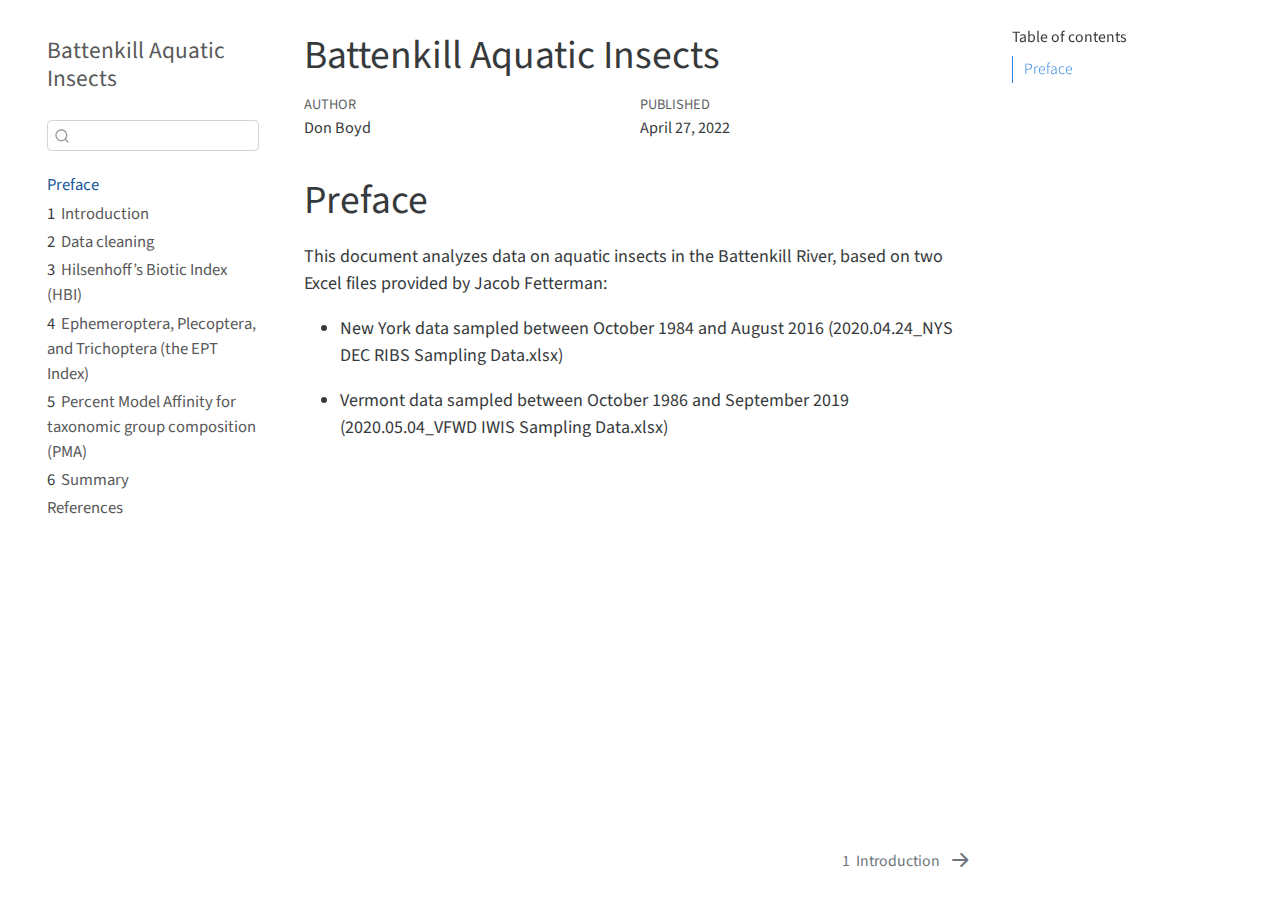
==== battbook/docs/index.html @ d066ae79 "full web page" ====
<!DOCTYPE html>
<html xmlns="http://www.w3.org/1999/xhtml" lang="en" xml:lang="en"><head>

<meta charset="utf-8">
<meta name="generator" content="quarto-0.9.312">

<meta name="viewport" content="width=device-width, initial-scale=1.0, user-scalable=yes">

<meta name="author" content="Don Boyd">
<meta name="dcterms.date" content="2022-04-27">

<title>Battenkill Aquatic Insects</title>
<style>
code{white-space: pre-wrap;}
span.smallcaps{font-variant: small-caps;}
span.underline{text-decoration: underline;}
div.column{display: inline-block; vertical-align: top; width: 50%;}
div.hanging-indent{margin-left: 1.5em; text-indent: -1.5em;}
ul.task-list{list-style: none;}
</style>

<script src="site_libs/quarto-nav/quarto-nav.js"></script>
<script src="site_libs/quarto-nav/headroom.min.js"></script>
<script src="site_libs/clipboard/clipboard.min.js"></script>
<meta name="quarto:offset" content="./">
<script src="site_libs/quarto-search/autocomplete.umd.js"></script>
<script src="site_libs/quarto-search/fuse.min.js"></script>
<script src="site_libs/quarto-search/quarto-search.js"></script>
<link href="./intro.html" rel="next">
<script src="site_libs/quarto-html/quarto.js"></script>
<script src="site_libs/quarto-html/popper.min.js"></script>
<script src="site_libs/quarto-html/tippy.umd.min.js"></script>
<script src="site_libs/quarto-html/anchor.min.js"></script>
<link href="site_libs/quarto-html/tippy.css" rel="stylesheet">
<link id="quarto-text-highlighting-styles" href="site_libs/quarto-html/quarto-syntax-highlighting.css" rel="stylesheet">
<script src="site_libs/bootstrap/bootstrap.min.js"></script>
<link href="site_libs/bootstrap/bootstrap-icons.css" rel="stylesheet">
<link href="site_libs/bootstrap/bootstrap.min.css" rel="stylesheet">
<script id="quarto-search-options" type="application/json">{
  "location": "sidebar",
  "copy-button": false,
  "collapse-after": 3,
  "panel-placement": "start",
  "type": "textbox",
  "limit": 20,
  "language": {
    "search-no-results-text": "No results",
    "search-matching-documents-text": "matching documents",
    "search-copy-link-title": "Copy link to search",
    "search-hide-matches-text": "Hide additional matches",
    "search-more-match-text": "more match in this document",
    "search-more-matches-text": "more matches in this document",
    "search-clear-button-title": "Clear",
    "search-detached-cancel-button-title": "Cancel",
    "search-submit-button-title": "Submit"
  }
}</script>


</head>

<body class="floating">

<div id="quarto-search-results"></div>
  <header id="quarto-header" class="headroom fixed-top">
  <nav class="quarto-secondary-nav" data-bs-toggle="collapse" data-bs-target="#quarto-sidebar" aria-controls="quarto-sidebar" aria-expanded="false" aria-label="Toggle sidebar navigation" onclick="if (window.quartoToggleHeadroom) { window.quartoToggleHeadroom(); }">
    <div class="container-fluid d-flex justify-content-between">
      <h1 class="quarto-secondary-nav-title">Battenkill Aquatic Insects</h1>
      <button type="button" class="quarto-btn-toggle btn" aria-label="Show secondary navigation">
        <i class="bi bi-chevron-right"></i>
      </button>
    </div>
  </nav>
</header>
<!-- content -->
<div id="quarto-content" class="quarto-container page-columns page-rows-contents page-layout-article">
<!-- sidebar -->
  <nav id="quarto-sidebar" class="sidebar collapse sidebar-navigation floating overflow-auto">
    <div class="pt-lg-2 mt-2 text-left sidebar-header">
    <div class="sidebar-title mb-0 py-0">
      <a href="./">Battenkill Aquatic Insects</a> 
    </div>
      </div>
      <div class="mt-2 flex-shrink-0 align-items-center">
        <div class="sidebar-search">
        <div id="quarto-search" class="" title="Search"></div>
        </div>
      </div>
    <div class="sidebar-menu-container"> 
    <ul class="list-unstyled mt-1">
        <li class="sidebar-item">
  <div class="sidebar-item-container"> 
  <a href="./index.html" class="sidebar-item-text sidebar-link active">Preface</a>
  </div>
</li>
        <li class="sidebar-item">
  <div class="sidebar-item-container"> 
  <a href="./intro.html" class="sidebar-item-text sidebar-link"><span class="chapter-number">1</span>&nbsp; <span class="chapter-title">Introduction</span></a>
  </div>
</li>
        <li class="sidebar-item">
  <div class="sidebar-item-container"> 
  <a href="./clean.html" class="sidebar-item-text sidebar-link"><span class="chapter-number">2</span>&nbsp; <span class="chapter-title">Data cleaning</span></a>
  </div>
</li>
        <li class="sidebar-item">
  <div class="sidebar-item-container"> 
  <a href="./hbi.html" class="sidebar-item-text sidebar-link"><span class="chapter-number">3</span>&nbsp; <span class="chapter-title">Hilsenhoff’s Biotic Index (HBI)</span></a>
  </div>
</li>
        <li class="sidebar-item">
  <div class="sidebar-item-container"> 
  <a href="./ept.html" class="sidebar-item-text sidebar-link"><span class="chapter-number">4</span>&nbsp; <span class="chapter-title">Ephemeroptera, Plecoptera, and Trichoptera (the EPT Index)</span></a>
  </div>
</li>
        <li class="sidebar-item">
  <div class="sidebar-item-container"> 
  <a href="./pma.html" class="sidebar-item-text sidebar-link"><span class="chapter-number">5</span>&nbsp; <span class="chapter-title">Percent Model Affinity for taxonomic group composition (PMA)</span></a>
  </div>
</li>
        <li class="sidebar-item">
  <div class="sidebar-item-container"> 
  <a href="./summary.html" class="sidebar-item-text sidebar-link"><span class="chapter-number">6</span>&nbsp; <span class="chapter-title">Summary</span></a>
  </div>
</li>
        <li class="sidebar-item">
  <div class="sidebar-item-container"> 
  <a href="./references.html" class="sidebar-item-text sidebar-link">References</a>
  </div>
</li>
    </ul>
    </div>
</nav>
<!-- margin-sidebar -->
    <div id="quarto-margin-sidebar" class="sidebar margin-sidebar">
        <nav id="TOC" role="doc-toc">
    <h2 id="toc-title">Table of contents</h2>
   
  <ul>
  <li><a href="#preface" id="toc-preface" class="nav-link active" data-scroll-target="#preface">Preface</a></li>
  </ul>
</nav>
    </div>
<!-- main -->
<main class="content" id="quarto-document-content">

<header id="title-block-header" class="quarto-title-block default">
<div class="quarto-title">
<h1 class="title d-none d-lg-block">Battenkill Aquatic Insects</h1>
</div>





<div class="quarto-title-meta">

    <div>
    <div class="quarto-title-meta-heading">Author</div>
    <div class="quarto-title-meta-contents">
             <p>Don Boyd </p>
          </div>
  </div>
    
    <div>
    <div class="quarto-title-meta-heading">Published</div>
    <div class="quarto-title-meta-contents">
      <p class="date">April 27, 2022</p>
    </div>
  </div>
    
  </div>
  

</header>

<section id="preface" class="level1 unnumbered">
<h1 class="unnumbered">Preface</h1>
<p>This document analyzes data on aquatic insects in the Battenkill River, based on two Excel files provided by Jacob Fetterman:</p>
<ul>
<li><p>New York data sampled between October 1984 and August 2016 (2020.04.24_NYS DEC RIBS Sampling Data.xlsx)</p></li>
<li><p>Vermont data sampled between October 1986 and September 2019 (2020.05.04_VFWD IWIS Sampling Data.xlsx)</p></li>
</ul>


</section>

</main> <!-- /main -->
<script type="application/javascript">
window.document.addEventListener("DOMContentLoaded", function (event) {
  const icon = "";
  const anchorJS = new window.AnchorJS();
  anchorJS.options = {
    placement: 'right',
    icon: icon
  };
  anchorJS.add('.anchored');
  const clipboard = new window.ClipboardJS('.code-copy-button', {
    target: function(trigger) {
      return trigger.previousElementSibling;
    }
  });
  clipboard.on('success', function(e) {
    // button target
    const button = e.trigger;
    // don't keep focus
    button.blur();
    // flash "checked"
    button.classList.add('code-copy-button-checked');
    var currentTitle = button.getAttribute("title");
    button.setAttribute("title", "Copied!");
    setTimeout(function() {
      button.setAttribute("title", currentTitle);
      button.classList.remove('code-copy-button-checked');
    }, 1000);
    // clear code selection
    e.clearSelection();
  });
  function tippyHover(el, contentFn) {
    const config = {
      allowHTML: true,
      content: contentFn,
      maxWidth: 500,
      delay: 100,
      arrow: false,
      appendTo: function(el) {
          return el.parentElement;
      },
      interactive: true,
      interactiveBorder: 10,
      theme: 'quarto',
      placement: 'bottom-start'
    };
    window.tippy(el, config); 
  }
  const noterefs = window.document.querySelectorAll('a[role="doc-noteref"]');
  for (var i=0; i<noterefs.length; i++) {
    const ref = noterefs[i];
    tippyHover(ref, function() {
      let href = ref.getAttribute('href');
      try { href = new URL(href).hash; } catch {}
      const id = href.replace(/^#\/?/, "");
      const note = window.document.getElementById(id);
      return note.innerHTML;
    });
  }
  var bibliorefs = window.document.querySelectorAll('a[role="doc-biblioref"]');
  for (var i=0; i<bibliorefs.length; i++) {
    const ref = bibliorefs[i];
    const cites = ref.parentNode.getAttribute('data-cites').split(' ');
    tippyHover(ref, function() {
      var popup = window.document.createElement('div');
      cites.forEach(function(cite) {
        var citeDiv = window.document.createElement('div');
        citeDiv.classList.add('hanging-indent');
        citeDiv.classList.add('csl-entry');
        var biblioDiv = window.document.getElementById('ref-' + cite);
        if (biblioDiv) {
          citeDiv.innerHTML = biblioDiv.innerHTML;
        }
        popup.appendChild(citeDiv);
      });
      return popup.innerHTML;
    });
  }
});
</script>
<nav class="page-navigation">
  <div class="nav-page nav-page-previous">
  </div>
  <div class="nav-page nav-page-next">
      <a href="./intro.html" class="pagination-link">
        <span class="nav-page-text"><span class="chapter-number">1</span>&nbsp; <span class="chapter-title">Introduction</span></span> <i class="bi bi-arrow-right-short"></i>
      </a>
  </div>
</nav>
</div> <!-- /content -->



</body></html>
---- battbook/docs/site_libs/quarto-html/tippy.css ----
.tippy-box[data-animation=fade][data-state=hidden]{opacity:0}[data-tippy-root]{max-width:calc(100vw - 10px)}.tippy-box{position:relative;background-color:#333;color:#fff;border-radius:4px;font-size:14px;line-height:1.4;white-space:normal;outline:0;transition-property:transform,visibility,opacity}.tippy-box[data-placement^=top]>.tippy-arrow{bottom:0}.tippy-box[data-placement^=top]>.tippy-arrow:before{bottom:-7px;left:0;border-width:8px 8px 0;border-top-color:initial;transform-origin:center top}.tippy-box[data-placement^=bottom]>.tippy-arrow{top:0}.tippy-box[data-placement^=bottom]>.tippy-arrow:before{top:-7px;left:0;border-width:0 8px 8px;border-bottom-color:initial;transform-origin:center bottom}.tippy-box[data-placement^=left]>.tippy-arrow{right:0}.tippy-box[data-placement^=left]>.tippy-arrow:before{border-width:8px 0 8px 8px;border-left-color:initial;right:-7px;transform-origin:center left}.tippy-box[data-placement^=right]>.tippy-arrow{left:0}.tippy-box[data-placement^=right]>.tippy-arrow:before{left:-7px;border-width:8px 8px 8px 0;border-right-color:initial;transform-origin:center right}.tippy-box[data-inertia][data-state=visible]{transition-timing-function:cubic-bezier(.54,1.5,.38,1.11)}.tippy-arrow{width:16px;height:16px;color:#333}.tippy-arrow:before{content:"";position:absolute;border-color:transparent;border-style:solid}.tippy-content{position:relative;padding:5px 9px;z-index:1}
---- battbook/docs/site_libs/quarto-html/quarto-syntax-highlighting.css ----
/* quarto syntax highlight colors */
:root {
  --quarto-hl-ot-color: #003B4F;
  --quarto-hl-at-color: #657422;
  --quarto-hl-ss-color: #20794D;
  --quarto-hl-an-color: #5E5E5E;
  --quarto-hl-fu-color: #4758AB;
  --quarto-hl-st-color: #20794D;
  --quarto-hl-cf-color: #003B4F;
  --quarto-hl-op-color: #5E5E5E;
  --quarto-hl-er-color: #AD0000;
  --quarto-hl-bn-color: #AD0000;
  --quarto-hl-al-color: #AD0000;
  --quarto-hl-va-color: #111111;
  --quarto-hl-bu-color: inherit;
  --quarto-hl-ex-color: inherit;
  --quarto-hl-pp-color: #AD0000;
  --quarto-hl-in-color: #5E5E5E;
  --quarto-hl-vs-color: #20794D;
  --quarto-hl-wa-color: #5E5E5E;
  --quarto-hl-do-color: #5E5E5E;
  --quarto-hl-im-color: #00769E;
  --quarto-hl-ch-color: #20794D;
  --quarto-hl-dt-color: #AD0000;
  --quarto-hl-fl-color: #AD0000;
  --quarto-hl-co-color: #5E5E5E;
  --quarto-hl-cv-color: #5E5E5E;
  --quarto-hl-cn-color: #8f5902;
  --quarto-hl-sc-color: #5E5E5E;
  --quarto-hl-dv-color: #AD0000;
  --quarto-hl-kw-color: #003B4F;
}

/* other quarto variables */
:root {
  --quarto-font-monospace: SFMono-Regular, Menlo, Monaco, Consolas, "Liberation Mono", "Courier New", monospace;
}

code span {
  color: #003B4F;
}

code.sourceCode > span {
  color: #003B4F;
}

div.sourceCode,
div.sourceCode pre.sourceCode {
  color: #003B4F;
}

code span.ot {
  color: #003B4F;
}

code span.at {
  color: #657422;
}

code span.ss {
  color: #20794D;
}

code span.an {
  color: #5E5E5E;
}

code span.fu {
  color: #4758AB;
}

code span.st {
  color: #20794D;
}

code span.cf {
  color: #003B4F;
}

code span.op {
  color: #5E5E5E;
}

code span.er {
  color: #AD0000;
}

code span.bn {
  color: #AD0000;
}

code span.al {
  color: #AD0000;
}

code span.va {
  color: #111111;
}

code span.pp {
  color: #AD0000;
}

code span.in {
  color: #5E5E5E;
}

code span.vs {
  color: #20794D;
}

code span.wa {
  color: #5E5E5E;
  font-style: italic;
}

code span.do {
  color: #5E5E5E;
  font-style: italic;
}

code span.im {
  color: #00769E;
}

code span.ch {
  color: #20794D;
}

code span.dt {
  color: #AD0000;
}

code span.fl {
  color: #AD0000;
}

code span.co {
  color: #5E5E5E;
}

code span.cv {
  color: #5E5E5E;
  font-style: italic;
}

code span.cn {
  color: #8f5902;
}

code span.sc {
  color: #5E5E5E;
}

code span.dv {
  color: #AD0000;
}

code span.kw {
  color: #003B4F;
}

.prevent-inlining {
  content: "</";
}

/*# sourceMappingURL=debc5d5d77c3f9108843748ff7464032.css.map */
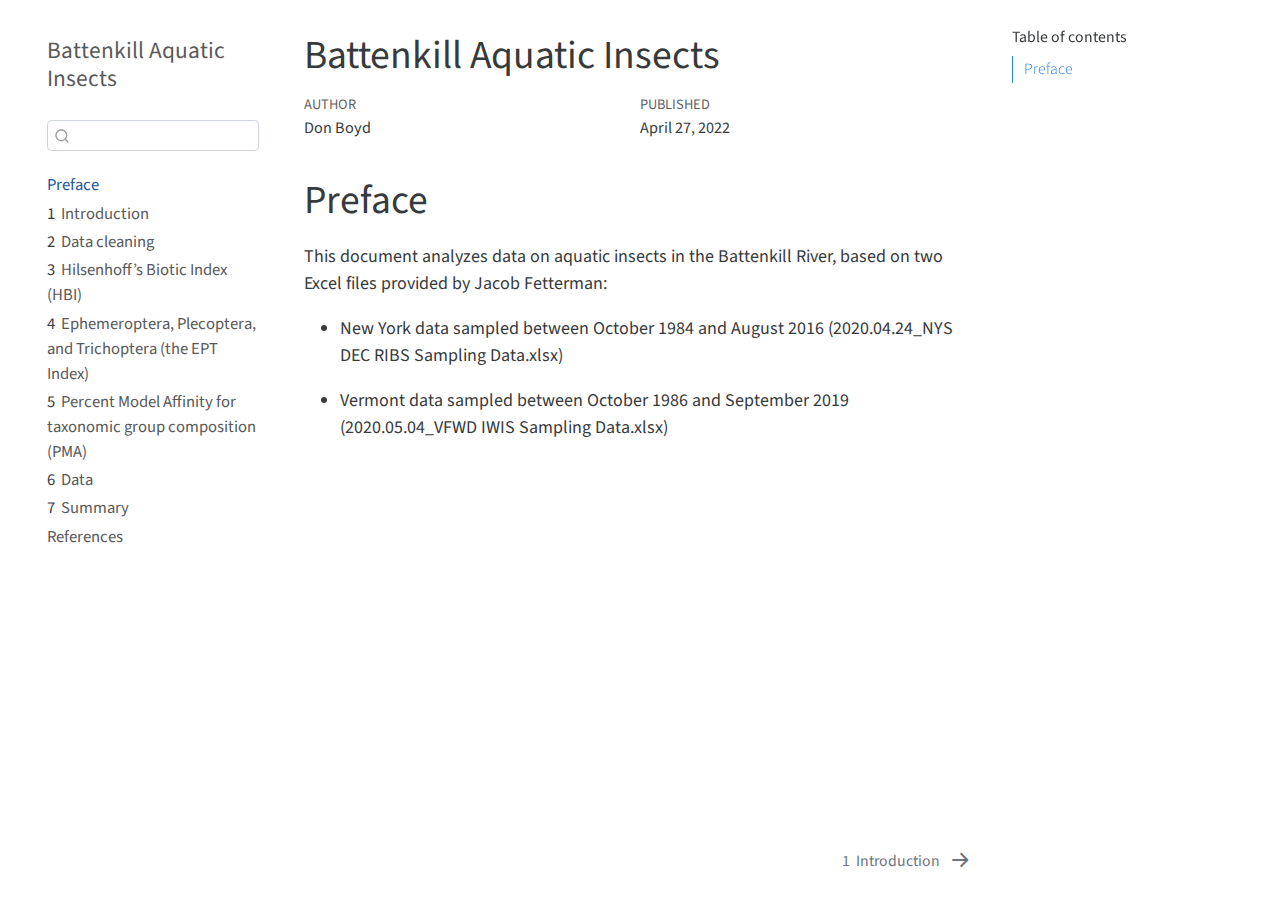
==== commit 7e927cec: "Merge remote-tracking branch 'origin/main' into main" ====
--- a/battbook/docs/index.html
+++ b/battbook/docs/index.html
@@ -120,7 +120,12 @@
 </li>
         <li class="sidebar-item">
   <div class="sidebar-item-container"> 
-  <a href="./summary.html" class="sidebar-item-text sidebar-link"><span class="chapter-number">6</span>&nbsp; <span class="chapter-title">Summary</span></a>
+  <a href="./data.html" class="sidebar-item-text sidebar-link"><span class="chapter-number">6</span>&nbsp; <span class="chapter-title">Data</span></a>
+  </div>
+</li>
+        <li class="sidebar-item">
+  <div class="sidebar-item-container"> 
+  <a href="./summary.html" class="sidebar-item-text sidebar-link"><span class="chapter-number">7</span>&nbsp; <span class="chapter-title">Summary</span></a>
   </div>
 </li>
         <li class="sidebar-item">
